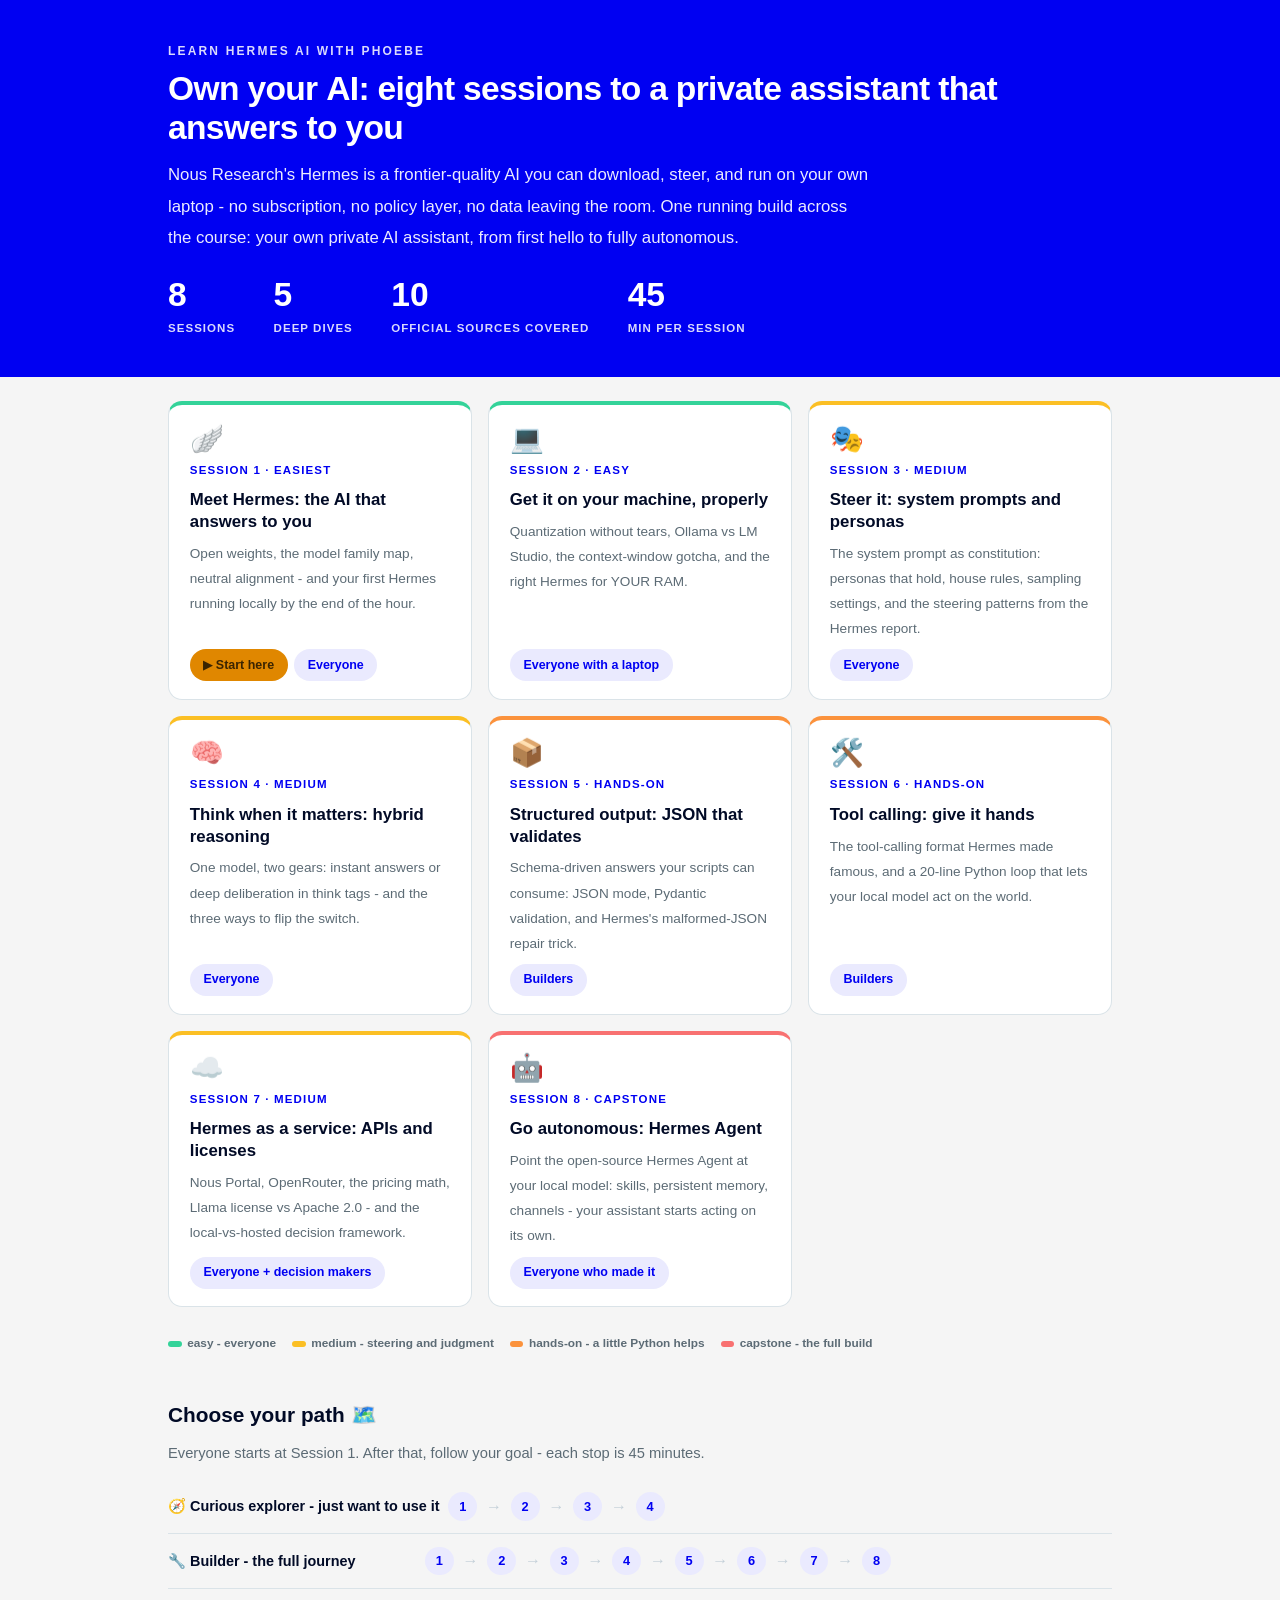
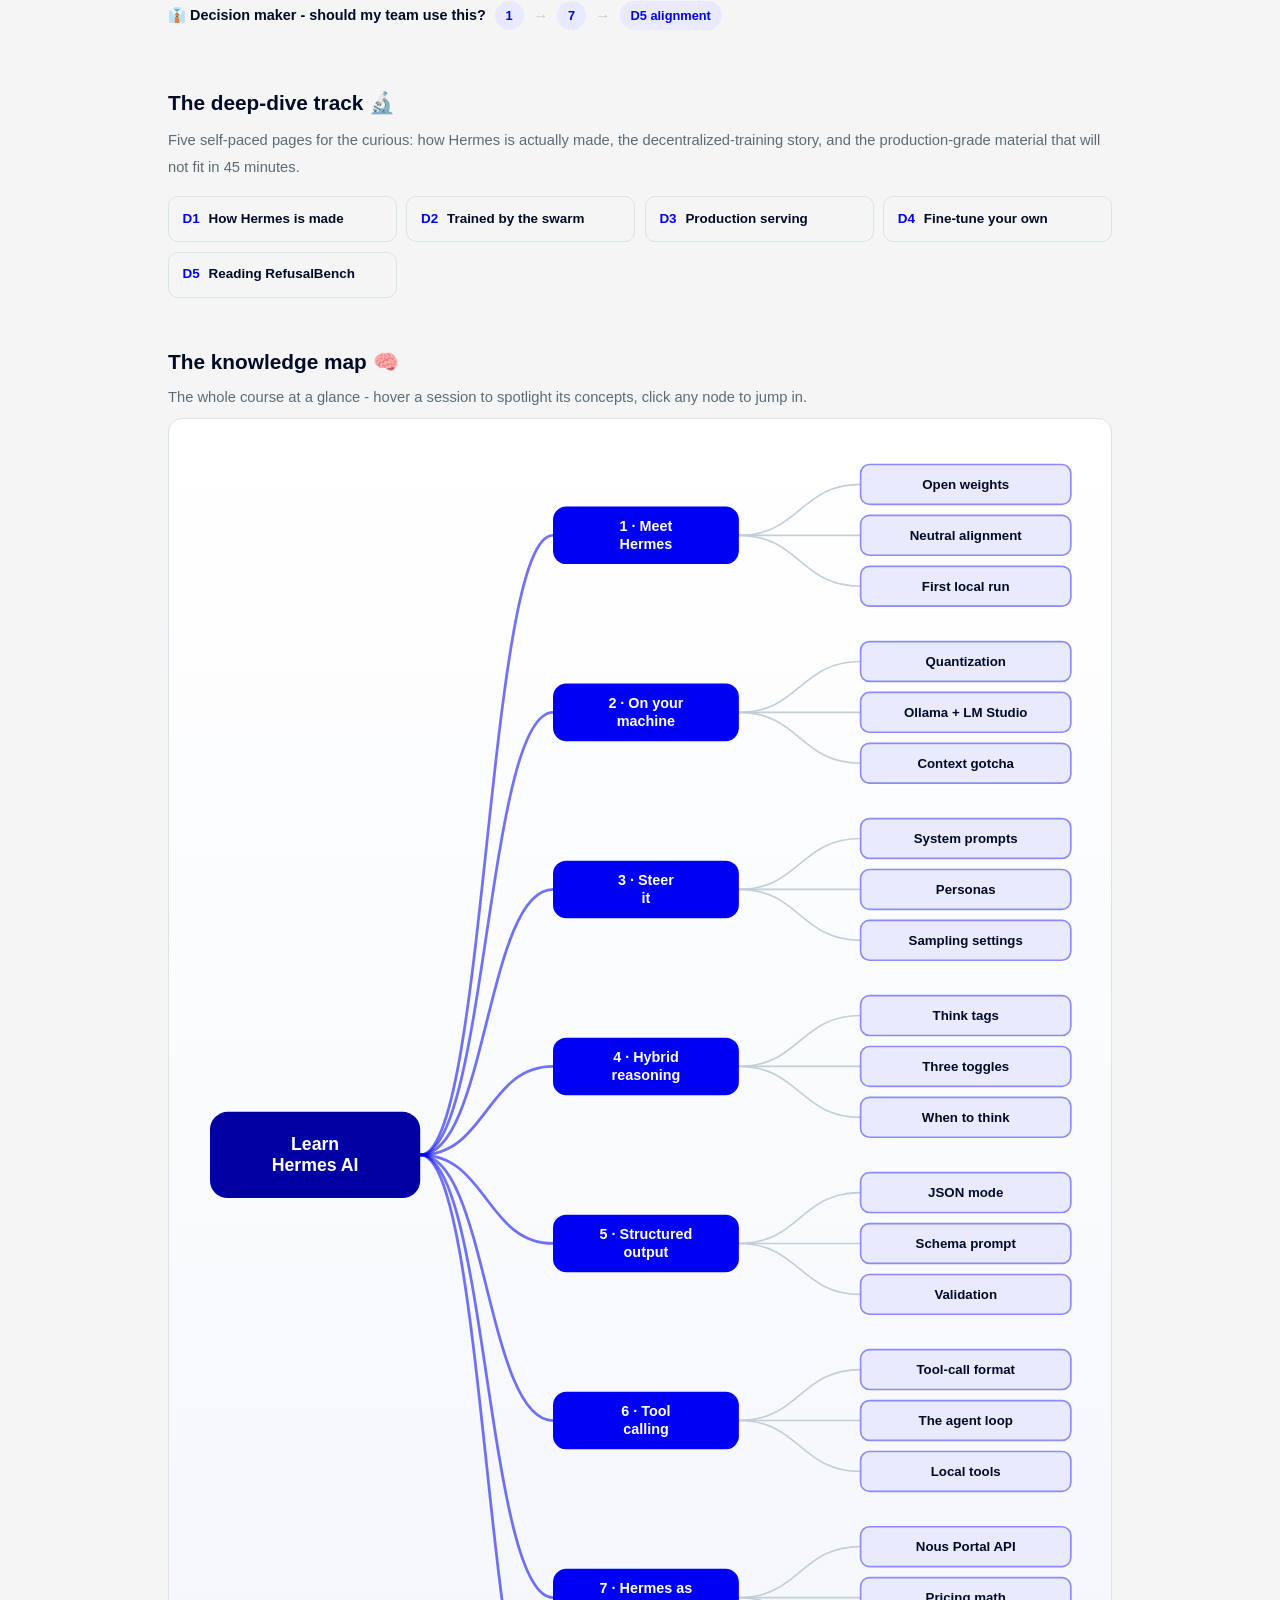
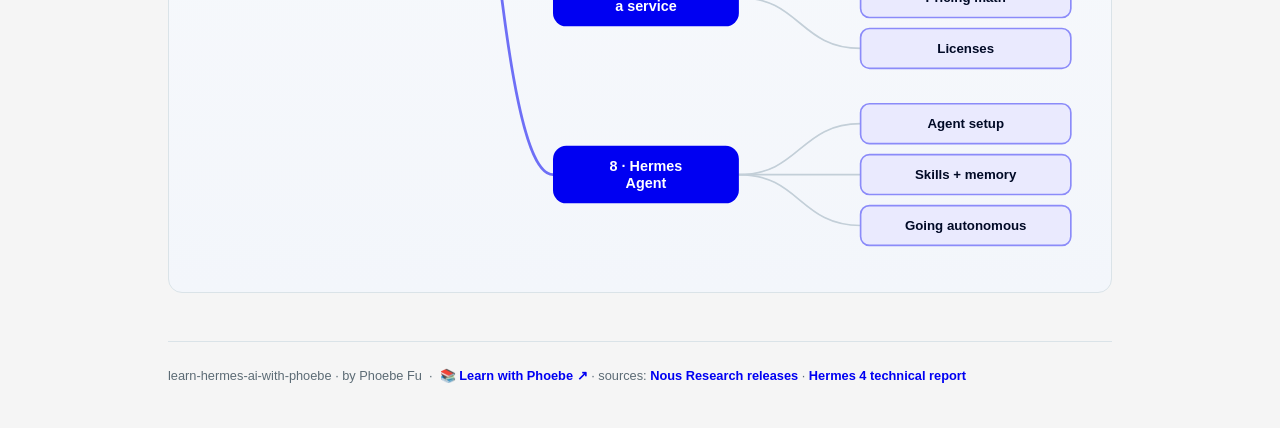
==== index.html @ f9dddbdb "Add Learn with Phoebe hub backlink to footers" ====
<!DOCTYPE html>
<html lang="en">
<head>
<meta charset="UTF-8">
<meta name="viewport" content="width=device-width, initial-scale=1.0">
<title>learn hermes ai with phoebe - own your AI in 8 sessions</title>
<link rel="stylesheet" href="assets/style.css?v=1">
<style>
  .stats-row { display: flex; gap: 2.4rem; margin-top: 1.5rem; flex-wrap: wrap; }
  .stat b { display: block; font-size: 2.1rem; font-weight: 800; line-height: 1.05; font-variant-numeric: tabular-nums; }
  .stat span { font-size: .72rem; opacity: .85; text-transform: uppercase; letter-spacing: .09em; font-weight: 600; }

  .course-grid { display: grid; grid-template-columns: repeat(auto-fit, minmax(17rem, 1fr)); gap: 1rem; margin-top: 1.5rem; }
  .course-card {
    border: 1px solid var(--hairline);
    border-top: 4px solid var(--diff, var(--indigo));
    border-radius: var(--radius);
    padding: 1.2rem 1.3rem 1.1rem;
    display: flex;
    flex-direction: column;
    gap: .5rem;
    text-decoration: none;
    color: var(--ink);
    background: #fff;
    transition: box-shadow .15s ease, border-color .15s ease, transform .15s ease;
    position: relative;
  }
  .course-card:hover { border-color: var(--indigo-soft); border-top-color: var(--diff, var(--indigo)); box-shadow: 0 8px 28px rgba(0,0,242,.10); transform: translateY(-3px); }
  .course-card .cicon { font-size: 1.7rem; line-height: 1; }
  .course-card .cnum { font-size: .72rem; font-weight: 700; color: var(--indigo); text-transform: uppercase; letter-spacing: .1em; }
  .course-card h3 { font-size: 1.05rem; font-weight: 800; line-height: 1.3; }
  .course-card p { font-size: .85rem; color: var(--muted); flex: 1; }
  .course-card .meta { display: flex; gap: .4rem; flex-wrap: wrap; }

  .diff-legend { display: flex; gap: 1rem; margin-top: 1.6rem; font-size: .74rem; color: var(--muted); font-weight: 600; flex-wrap: wrap; }
  .diff-legend i { display: inline-block; width: .85rem; height: .35rem; border-radius: 999px; margin-right: .35rem; vertical-align: middle; }

  .paths { margin-top: 2.6rem; }
  .paths h2 { font-size: 1.3rem; font-weight: 800; margin-bottom: .3rem; }
  .paths .plede { color: var(--muted); font-size: .92rem; margin-bottom: .8rem; }
  .path { display: flex; gap: .55rem; align-items: center; padding: .75rem 0; border-bottom: .5px solid var(--hairline); flex-wrap: wrap; }
  .path:last-child { border-bottom: none; }
  .path b { min-width: 15.5rem; font-size: .9rem; }
  .path .pstep { background: var(--indigo-50); color: var(--indigo); border-radius: 999px; padding: .16rem .68rem; font-weight: 700; font-size: .8rem; text-decoration: none; transition: all .12s ease; }
  .path .pstep:hover { background: var(--indigo); color: #fff; }
  .path .parr { color: var(--faint); font-weight: 700; }

  .dd-grid { display: grid; grid-template-columns: repeat(auto-fit, minmax(13rem, 1fr)); gap: .6rem; margin-top: .9rem; }
  .dd { border: 1px solid var(--hairline); border-radius: 10px; padding: .6rem .85rem; display: flex; gap: .55rem; align-items: baseline; text-decoration: none; color: var(--ink); font-weight: 600; font-size: .84rem; transition: all .12s ease; }
  .dd b { color: var(--indigo); font-variant-numeric: tabular-nums; }
  .dd:hover { border-color: var(--indigo); transform: translateY(-2px); }

  .mm-section { margin-top: 1.6rem; }
  .mm-section h2 { font-size: 1.3rem; font-weight: 800; margin-bottom: .2rem; }
  .mm-section .mm-lede { color: var(--muted); font-size: .92rem; margin-bottom: .4rem; }
  .mm-wrap { border: 1px solid var(--hairline); border-radius: var(--radius); background: linear-gradient(180deg,#fff, #F3F6FB); padding: .6rem; overflow-x: auto; }
  .mm-svg { width: 100%; height: auto; display: block; max-width: 60rem; margin: 0 auto; min-width: 34rem; }
  .mm-link { cursor: pointer; text-decoration: none; }
  .mm-node rect { transition: opacity .15s ease, filter .15s ease; }
  .mm-node text { pointer-events: none; }
  .mm-link:hover .mm-node rect { filter: brightness(1.06); }
  .mm-edge { transition: opacity .15s ease; }
</style>
</head>
<body>

<header class="masthead">
  <div class="wrap">
    <div class="eyebrow">Learn Hermes AI with Phoebe</div>
    <h1>Own your AI: eight sessions to a private assistant that answers to you</h1>
    <p class="sub">Nous Research's Hermes is a frontier-quality AI you can download, steer, and run on your own laptop - no subscription, no policy layer, no data leaving the room. One running build across the course: your own private AI assistant, from first hello to fully autonomous.</p>
    <div class="stats-row">
      <div class="stat"><b data-count="8">8</b><span>sessions</span></div>
      <div class="stat"><b data-count="5">5</b><span>deep dives</span></div>
      <div class="stat"><b data-count="10">10</b><span>official sources covered</span></div>
      <div class="stat"><b data-count="45">45</b><span>min per session</span></div>
    </div>
  </div>
</header>

<main class="wrap">

  <section class="section">
    <div class="course-grid">
      <a class="course-card" href="courses/01-meet-hermes.html" style="--diff:#34D399">
        <span class="cicon">🪽</span>
        <span class="cnum">Session 1 · easiest</span>
        <h3>Meet Hermes: the AI that answers to you</h3>
        <p>Open weights, the model family map, neutral alignment - and your first Hermes running locally by the end of the hour.</p>
        <span class="meta"><span class="pill amber">▶ Start here</span><span class="pill light">Everyone</span></span>
      </a>
      <a class="course-card" href="courses/02-on-your-machine.html" style="--diff:#34D399">
        <span class="cicon">💻</span>
        <span class="cnum">Session 2 · easy</span>
        <h3>Get it on your machine, properly</h3>
        <p>Quantization without tears, Ollama vs LM Studio, the context-window gotcha, and the right Hermes for YOUR RAM.</p>
        <span class="meta"><span class="pill light">Everyone with a laptop</span></span>
      </a>
      <a class="course-card" href="courses/03-steer-it.html" style="--diff:#FBBF24">
        <span class="cicon">🎭</span>
        <span class="cnum">Session 3 · medium</span>
        <h3>Steer it: system prompts and personas</h3>
        <p>The system prompt as constitution: personas that hold, house rules, sampling settings, and the steering patterns from the Hermes report.</p>
        <span class="meta"><span class="pill light">Everyone</span></span>
      </a>
      <a class="course-card" href="courses/04-hybrid-reasoning.html" style="--diff:#FBBF24">
        <span class="cicon">🧠</span>
        <span class="cnum">Session 4 · medium</span>
        <h3>Think when it matters: hybrid reasoning</h3>
        <p>One model, two gears: instant answers or deep deliberation in think tags - and the three ways to flip the switch.</p>
        <span class="meta"><span class="pill light">Everyone</span></span>
      </a>
      <a class="course-card" href="courses/05-structured-output.html" style="--diff:#FB923C">
        <span class="cicon">📦</span>
        <span class="cnum">Session 5 · hands-on</span>
        <h3>Structured output: JSON that validates</h3>
        <p>Schema-driven answers your scripts can consume: JSON mode, Pydantic validation, and Hermes's malformed-JSON repair trick.</p>
        <span class="meta"><span class="pill light">Builders</span></span>
      </a>
      <a class="course-card" href="courses/06-tool-calling.html" style="--diff:#FB923C">
        <span class="cicon">🛠️</span>
        <span class="cnum">Session 6 · hands-on</span>
        <h3>Tool calling: give it hands</h3>
        <p>The tool-calling format Hermes made famous, and a 20-line Python loop that lets your local model act on the world.</p>
        <span class="meta"><span class="pill light">Builders</span></span>
      </a>
      <a class="course-card" href="courses/07-hermes-as-a-service.html" style="--diff:#FBBF24">
        <span class="cicon">☁️</span>
        <span class="cnum">Session 7 · medium</span>
        <h3>Hermes as a service: APIs and licenses</h3>
        <p>Nous Portal, OpenRouter, the pricing math, Llama license vs Apache 2.0 - and the local-vs-hosted decision framework.</p>
        <span class="meta"><span class="pill light">Everyone + decision makers</span></span>
      </a>
      <a class="course-card" href="courses/08-hermes-agent.html" style="--diff:#F87171">
        <span class="cicon">🤖</span>
        <span class="cnum">Session 8 · capstone</span>
        <h3>Go autonomous: Hermes Agent</h3>
        <p>Point the open-source Hermes Agent at your local model: skills, persistent memory, channels - your assistant starts acting on its own.</p>
        <span class="meta"><span class="pill light">Everyone who made it</span></span>
      </a>
    </div>
    <div class="diff-legend">
      <span><i style="background:#34D399"></i>easy - everyone</span>
      <span><i style="background:#FBBF24"></i>medium - steering and judgment</span>
      <span><i style="background:#FB923C"></i>hands-on - a little Python helps</span>
      <span><i style="background:#F87171"></i>capstone - the full build</span>
    </div>

    <div class="paths">
      <h2>Choose your path 🗺️</h2>
      <p class="plede">Everyone starts at Session 1. After that, follow your goal - each stop is 45 minutes.</p>
      <div class="path"><b>🧭 Curious explorer - just want to use it</b>
        <a class="pstep" href="courses/01-meet-hermes.html">1</a><span class="parr">→</span>
        <a class="pstep" href="courses/02-on-your-machine.html">2</a><span class="parr">→</span>
        <a class="pstep" href="courses/03-steer-it.html">3</a><span class="parr">→</span>
        <a class="pstep" href="courses/04-hybrid-reasoning.html">4</a>
      </div>
      <div class="path"><b>🔧 Builder - the full journey</b>
        <a class="pstep" href="courses/01-meet-hermes.html">1</a><span class="parr">→</span>
        <a class="pstep" href="courses/02-on-your-machine.html">2</a><span class="parr">→</span>
        <a class="pstep" href="courses/03-steer-it.html">3</a><span class="parr">→</span>
        <a class="pstep" href="courses/04-hybrid-reasoning.html">4</a><span class="parr">→</span>
        <a class="pstep" href="courses/05-structured-output.html">5</a><span class="parr">→</span>
        <a class="pstep" href="courses/06-tool-calling.html">6</a><span class="parr">→</span>
        <a class="pstep" href="courses/07-hermes-as-a-service.html">7</a><span class="parr">→</span>
        <a class="pstep" href="courses/08-hermes-agent.html">8</a>
      </div>
      <div class="path"><b>👔 Decision maker - should my team use this?</b>
        <a class="pstep" href="courses/01-meet-hermes.html">1</a><span class="parr">→</span>
        <a class="pstep" href="courses/07-hermes-as-a-service.html">7</a><span class="parr">→</span>
        <a class="pstep" href="courses/95-reading-refusalbench.html">D5 alignment</a>
      </div>
    </div>

    <div class="paths">
      <h2>The deep-dive track 🔬</h2>
      <p class="plede">Five self-paced pages for the curious: how Hermes is actually made, the decentralized-training story, and the production-grade material that will not fit in 45 minutes.</p>
      <div class="dd-grid">
        <a class="dd" href="courses/91-how-hermes-is-made.html"><b>D1</b>How Hermes is made</a>
        <a class="dd" href="courses/92-trained-by-the-swarm.html"><b>D2</b>Trained by the swarm</a>
        <a class="dd" href="courses/93-production-serving.html"><b>D3</b>Production serving</a>
        <a class="dd" href="courses/94-fine-tune-your-own.html"><b>D4</b>Fine-tune your own</a>
        <a class="dd" href="courses/95-reading-refusalbench.html"><b>D5</b>Reading RefusalBench</a>
      </div>
    </div>
  </section>

  <section class="section mm-section">
    <h2>The knowledge map 🧠</h2>
    <p class="mm-lede">The whole course at a glance - hover a session to spotlight its concepts, click any node to jump in.</p>
    <div class="mm-wrap"><div id="mindmap"></div></div>
  </section>

  <footer class="pagefoot">
    <span>learn-hermes-ai-with-phoebe · by Phoebe Fu &nbsp;·&nbsp; 📚 <a href="https://phoebefu6.github.io/learn-with-phoebe/">Learn with Phoebe ↗</a> · sources: <a href="https://nousresearch.com/releases">Nous Research releases</a> · <a href="https://arxiv.org/abs/2508.18255">Hermes 4 technical report</a></span>
  </footer>
</main>

<script>
window.MINDMAP_DATA = {
  title: "Learn\nHermes AI",
  centerColor: "#0000A3",
  sessions: [
    { label: "Meet\nHermes", href: "courses/01-meet-hermes.html", color: "#34D399",
      concepts: [
        { label: "Open weights", href: "courses/01-meet-hermes.html" },
        { label: "Neutral alignment", href: "courses/01-meet-hermes.html" },
        { label: "First local run", href: "courses/01-meet-hermes.html" } ] },
    { label: "On your\nmachine", href: "courses/02-on-your-machine.html", color: "#34D399",
      concepts: [
        { label: "Quantization", href: "courses/02-on-your-machine.html" },
        { label: "Ollama + LM Studio", href: "courses/02-on-your-machine.html" },
        { label: "Context gotcha", href: "courses/02-on-your-machine.html" } ] },
    { label: "Steer\nit", href: "courses/03-steer-it.html", color: "#FBBF24",
      concepts: [
        { label: "System prompts", href: "courses/03-steer-it.html" },
        { label: "Personas", href: "courses/03-steer-it.html" },
        { label: "Sampling settings", href: "courses/03-steer-it.html" } ] },
    { label: "Hybrid\nreasoning", href: "courses/04-hybrid-reasoning.html", color: "#FBBF24",
      concepts: [
        { label: "Think tags", href: "courses/04-hybrid-reasoning.html" },
        { label: "Three toggles", href: "courses/04-hybrid-reasoning.html" },
        { label: "When to think", href: "courses/04-hybrid-reasoning.html" } ] },
    { label: "Structured\noutput", href: "courses/05-structured-output.html", color: "#FB923C",
      concepts: [
        { label: "JSON mode", href: "courses/05-structured-output.html" },
        { label: "Schema prompt", href: "courses/05-structured-output.html" },
        { label: "Validation", href: "courses/05-structured-output.html" } ] },
    { label: "Tool\ncalling", href: "courses/06-tool-calling.html", color: "#FB923C",
      concepts: [
        { label: "Tool-call format", href: "courses/06-tool-calling.html" },
        { label: "The agent loop", href: "courses/06-tool-calling.html" },
        { label: "Local tools", href: "courses/06-tool-calling.html" } ] },
    { label: "Hermes as\na service", href: "courses/07-hermes-as-a-service.html", color: "#FBBF24",
      concepts: [
        { label: "Nous Portal API", href: "courses/07-hermes-as-a-service.html" },
        { label: "Pricing math", href: "courses/07-hermes-as-a-service.html" },
        { label: "Licenses", href: "courses/07-hermes-as-a-service.html" } ] },
    { label: "Hermes\nAgent", href: "courses/08-hermes-agent.html", color: "#F87171",
      concepts: [
        { label: "Agent setup", href: "courses/08-hermes-agent.html" },
        { label: "Skills + memory", href: "courses/08-hermes-agent.html" },
        { label: "Going autonomous", href: "courses/08-hermes-agent.html" } ] }
  ]
};
</script>
<script src="assets/mindmap.js?v=1"></script>
<script src="assets/app.js?v=1"></script>
</body>
</html>
---- assets/style.css ----
/* learn-hermes-ai-with-phoebe - editorial bold design system
   Accent: electric #0000F2 · Ink: #010A26 · Flagship: amber #E08700 */

:root {
  --indigo: #0000F2;
  --indigo-deep: #0000A3;
  --indigo-mid: #3430F7;
  --indigo-soft: #8B8BF9;
  --indigo-50: #EAEAFE;
  --ink: #010A26;
  --muted: #5C6B75;
  --faint: #C3CFD8;
  --hairline: #DAE3E8;
  --amber: #E08700;
  --amber-ink: #3A2400;
  --amber-50: #FFF7E6;
  --paper: #F5F5F5;
  --code-bg: #010A26;
  --code-ink: #DCE4F0;
  --radius: 14px;
}

* { margin: 0; padding: 0; box-sizing: border-box; }

html { font-size: 16px; scroll-behavior: smooth; }
html.zoom-125 { font-size: 20px; }
html.zoom-150 { font-size: 24px; }

body {
  font-family: "Inter", -apple-system, BlinkMacSystemFont, "Segoe UI", Roboto, sans-serif;
  background: var(--paper);
  color: var(--ink);
  line-height: 1.85;
  font-feature-settings: "tnum";
}

.wrap { max-width: 62rem; margin: 0 auto; padding: 0 1.5rem; }

/* ---------- header band ---------- */
.masthead {
  background: var(--indigo);
  color: #fff;
  padding: 2.5rem 0 2.25rem;
}
.masthead .eyebrow {
  font-size: .75rem;
  letter-spacing: .18em;
  text-transform: uppercase;
  opacity: .85;
  font-weight: 600;
}
.masthead h1 {
  font-size: 2.1rem;
  line-height: 1.15;
  font-weight: 800;
  margin: .5rem 0 .75rem;
  letter-spacing: -.02em;
}
.masthead h1 .accent { color: inherit; }
.masthead .sub { font-size: 1.05rem; opacity: .92; max-width: 44rem; }

.chip-row { display: flex; flex-wrap: wrap; gap: .5rem; margin-top: 1.1rem; }
.chip {
  display: inline-flex;
  align-items: center;
  gap: .35rem;
  border-radius: 999px;
  padding: .25rem .8rem;
  font-size: .78rem;
  font-weight: 600;
  white-space: nowrap;
}
.chip.level { background: #fff; color: var(--indigo); }
.chip.audience { background: rgba(255,255,255,.16); color: #fff; border: 1px solid rgba(255,255,255,.35); }
.chip.time { background: var(--ink); color: #fff; font-variant-numeric: tabular-nums; }

/* ---------- agenda bar ---------- */
.agenda {
  display: flex;
  border-radius: 999px;
  overflow: hidden;
  margin: 1.4rem 0 0;
  font-size: .72rem;
  font-weight: 600;
  text-align: center;
  color: #fff;
}
.agenda span { padding: .45rem .3rem; white-space: nowrap; overflow: hidden; text-overflow: ellipsis; }
.agenda .a1 { background: var(--indigo-deep); }
.agenda .a2 { background: var(--indigo-mid); }
.agenda .a3 { background: var(--amber); color: var(--amber-ink); }
.agenda .a4 { background: var(--indigo-soft); }

/* ---------- toolbar ---------- */
.toolbar {
  position: sticky;
  top: 0;
  z-index: 40;
  background: rgba(255,255,255,.94);
  backdrop-filter: blur(6px);
  border-bottom: 1px solid var(--hairline);
  padding: .55rem 0;
}
.toolbar .wrap { display: flex; align-items: center; gap: .6rem; }
.toolbar .crumb { font-size: .8rem; color: var(--muted); font-weight: 600; margin-right: auto; }
.toolbar .crumb a { color: var(--indigo); text-decoration: none; }
.btn {
  border: 1px solid var(--hairline);
  background: #fff;
  color: var(--ink);
  border-radius: 999px;
  padding: .35rem .9rem;
  font-size: .78rem;
  font-weight: 600;
  cursor: pointer;
  font-family: inherit;
  transition: all .15s ease;
}
.btn:hover { border-color: var(--indigo); color: var(--indigo); }
.btn.primary { background: var(--indigo); border-color: var(--indigo); color: #fff; }
.btn.primary:hover { background: var(--indigo-deep); }

/* ---------- sections ---------- */
main { padding: 2.5rem 0 4rem; }

.section { margin-bottom: 2.8rem; }
.section-kicker { margin-bottom: 1rem; }
.section-kicker .klabel {
  display: block;
  font-size: .72rem;
  text-transform: uppercase;
  letter-spacing: .1em;
  color: var(--indigo);
  font-weight: 700;
  margin-bottom: .35rem;
}
.section-kicker h2 {
  font-size: 1.45rem;
  font-weight: 800;
  letter-spacing: -.01em;
  display: flex;
  align-items: center;
  gap: .7rem;
  flex-wrap: wrap;
}
.section-kicker .tag {
  border-radius: 999px;
  padding: .18rem .7rem;
  font-size: .7rem;
  font-weight: 700;
  text-transform: uppercase;
  letter-spacing: .08em;
}
.tag.concept { background: var(--indigo-50); color: var(--indigo); }
.tag.demo { background: var(--amber-50); color: var(--amber-ink); }
.tag.exercise { background: var(--ink); color: #fff; }

.lede { color: var(--muted); max-width: 46rem; margin-bottom: 1.4rem; line-height: 1.8; }

/* live vs self-study markers on cards */
.mode {
  font-size: .64rem;
  font-weight: 700;
  text-transform: uppercase;
  letter-spacing: .07em;
  padding: .14rem .6rem;
  border-radius: 999px;
  flex: none;
}
.mode.live { background: var(--indigo); color: #fff; }
.mode.self { background: #fff; color: var(--muted); border: 1px solid var(--hairline); }

/* ---------- accordions ---------- */
details.card {
  border: 1px solid var(--hairline);
  border-radius: var(--radius);
  margin-bottom: .8rem;
  overflow: hidden;
  background: #fff;
}
details.card[open] { border-color: var(--indigo-soft); box-shadow: 0 8px 28px rgba(0,0,242,.08); }
details.card summary {
  list-style: none;
  cursor: pointer;
  padding: 1rem 1.25rem;
  display: flex;
  align-items: center;
  gap: .75rem;
  font-weight: 700;
  font-size: 1.02rem;
  user-select: none;
}
details.card summary::-webkit-details-marker { display: none; }
details.card summary .dot {
  width: .6rem; height: .6rem;
  border-radius: 999px;
  background: var(--indigo);
  flex: none;
}
details.card summary .mini { margin-left: auto; font-size: .72rem; color: var(--muted); font-weight: 600; white-space: nowrap; }
details.card summary .caret { transition: transform .2s ease; color: var(--indigo); font-size: .8rem; }
details.card[open] summary .caret { transform: rotate(90deg); }
details.card .body { padding: 0 1.25rem 1.4rem; border-top: 1px solid var(--hairline); padding-top: 1.15rem; }
details.card .body p { margin-bottom: 1.05rem; max-width: 48rem; }
details.card .body p:last-child { margin-bottom: 0; }
details.card .body ul, details.card .body ol { margin: 0 0 1.1rem 1.2rem; max-width: 47rem; }
details.card .body li { margin-bottom: .65rem; }
details.card .body h4 { font-size: .95rem; font-weight: 700; margin: 1.1rem 0 .45rem; }
details.card .body h4:first-child { margin-top: 0; }

/* ---------- pills & legends ---------- */
.legend { display: flex; flex-wrap: wrap; gap: .5rem; margin: 0 0 1.2rem; }
.pill {
  display: inline-flex;
  align-items: center;
  gap: .4rem;
  border-radius: 999px;
  padding: .28rem .85rem;
  font-size: .78rem;
  font-weight: 600;
}
.pill.solid { background: var(--indigo); color: #fff; }
.pill.light { background: var(--indigo-50); color: var(--indigo); }
.pill.inkpill { background: var(--ink); color: #fff; }
.pill.amber, .pill.peach { background: var(--amber); color: var(--amber-ink); }
.pill.bare { color: var(--faint); }

/* ---------- 4D grid ---------- */
.grid-2 { display: grid; grid-template-columns: repeat(auto-fit, minmax(15rem, 1fr)); gap: .8rem; margin: .5rem 0 1rem; }
.d-card {
  border: 1px solid var(--hairline);
  border-left: 4px solid var(--indigo);
  border-radius: 10px;
  padding: 1rem 1.1rem;
}
.d-card h4 { font-size: .95rem; margin-bottom: .3rem; }
.d-card h4 .lead-letter { color: var(--indigo); }
.d-card p { font-size: .86rem; color: var(--muted); margin: 0; }

/* ---------- tables ---------- */
table.clean { width: 100%; border-collapse: collapse; font-size: .9rem; margin: .4rem 0 1rem; }
table.clean th {
  text-align: left;
  font-size: .72rem;
  text-transform: uppercase;
  letter-spacing: .08em;
  color: var(--muted);
  padding: .5rem .6rem;
  border-bottom: 2px solid var(--ink);
}
table.clean td { padding: .7rem .6rem; border-bottom: .5px solid var(--hairline); vertical-align: top; line-height: 1.7; }
table.clean td:first-child { font-weight: 600; }

/* ---------- prompt boxes ---------- */
.prompt-box {
  position: relative;
  background: var(--code-bg);
  color: var(--code-ink);
  border-radius: var(--radius);
  padding: 1.1rem 1.2rem;
  margin: 1rem 0 1.2rem;
  font-family: "SF Mono", ui-monospace, Menlo, Consolas, monospace;
  font-size: .84rem;
  line-height: 1.65;
  white-space: pre-wrap;
  word-break: break-word;
}
.prompt-box .label {
  position: absolute;
  top: -0.7rem;
  left: 1rem;
  background: var(--indigo);
  color: #fff;
  font-family: "Inter", -apple-system, sans-serif;
  font-size: .68rem;
  font-weight: 700;
  letter-spacing: .06em;
  text-transform: uppercase;
  border-radius: 999px;
  padding: .15rem .7rem;
}
.prompt-box.bad .label { background: var(--faint); color: var(--ink); }
.prompt-box.good .label { background: var(--amber); color: var(--amber-ink); }
.copy-btn {
  position: absolute;
  top: .7rem;
  right: .7rem;
  background: rgba(255,255,255,.1);
  border: 1px solid rgba(255,255,255,.25);
  color: #fff;
  border-radius: 999px;
  padding: .25rem .8rem;
  font-size: .72rem;
  font-weight: 600;
  cursor: pointer;
  font-family: "Inter", -apple-system, sans-serif;
  transition: background .15s ease;
}
.copy-btn:hover { background: rgba(255,255,255,.22); }
.copy-btn.copied { background: var(--amber); border-color: var(--amber); color: var(--amber-ink); }

/* ---------- demo steps ---------- */
.steps { counter-reset: step; margin: .6rem 0 1rem; }
.step {
  display: flex;
  gap: .9rem;
  padding: .85rem 0;
  border-bottom: .5px solid var(--hairline);
}
.step:last-child { border-bottom: none; }
.step::before {
  counter-increment: step;
  content: counter(step);
  flex: none;
  width: 1.7rem; height: 1.7rem;
  border-radius: 999px;
  background: var(--indigo-50);
  color: var(--indigo);
  font-weight: 700;
  font-size: .85rem;
  display: inline-flex;
  align-items: center;
  justify-content: center;
  margin-top: .1rem;
}
.step p { margin: 0; }

/* ---------- callouts ---------- */
.callout {
  border-radius: var(--radius);
  padding: 1rem 1.2rem;
  margin: 1rem 0;
  font-size: .92rem;
}
.callout.tip { background: var(--indigo-50); border-left: 4px solid var(--indigo); }
.callout.win { background: var(--amber-50); border-left: 4px solid var(--amber); }
.callout strong:first-child { display: block; margin-bottom: .2rem; }

.callout.example {
  background: #FFFFFF;
  border: 1px solid var(--hairline);
  border-left: 4px solid var(--amber);
  font-size: .9rem;
}
.callout.example .ex-pill {
  display: inline-block;
  background: var(--amber);
  color: var(--amber-ink);
  border-radius: 999px;
  padding: .15rem .7rem;
  font-size: .68rem;
  font-weight: 700;
  text-transform: uppercase;
  letter-spacing: .06em;
  margin-bottom: .5rem;
}
.callout.example p { margin: 0 0 .75rem; max-width: 47rem; }
.callout.example p:last-child { margin-bottom: 0; }
.callout.example ul { margin: 0 0 0 1.1rem; max-width: 46rem; }
.callout.example li { margin-bottom: .6rem; }
.callout.example li:last-child { margin-bottom: 0; }

/* ---------- zoomable figures ---------- */
figure.zoomable {
  border: 1px solid var(--hairline);
  border-radius: var(--radius);
  padding: 1.2rem;
  margin: 1rem 0 1.4rem;
  cursor: zoom-in;
  transition: box-shadow .15s ease;
  background: #fff;
}
figure.zoomable:hover { box-shadow: 0 8px 28px rgba(0,0,242,.12); }
figure.zoomable svg, figure.zoomable img { width: 100%; height: auto; display: block; }
figure.zoomable figcaption {
  margin-top: .6rem;
  font-size: .76rem;
  color: var(--muted);
  font-weight: 600;
  display: flex;
  align-items: center;
  gap: .4rem;
}

.lightbox {
  position: fixed;
  inset: 0;
  z-index: 100;
  background: rgba(1,10,38,.9);
  display: none;
  align-items: center;
  justify-content: center;
  padding: 3vh 3vw;
  cursor: zoom-out;
}
.lightbox.open { display: flex; }
.lightbox .inner {
  background: #fff;
  border-radius: var(--radius);
  padding: 2rem;
  max-width: 94vw;
  max-height: 92vh;
  overflow: auto;
}
.lightbox .inner svg, .lightbox .inner img { width: min(88vw, 70rem); height: auto; }
.lightbox .close-hint {
  position: fixed;
  top: 1rem; right: 1.4rem;
  color: #fff;
  font-size: .8rem;
  font-weight: 600;
  opacity: .8;
}

/* ---------- courses covered ---------- */
.covered { border: 1px solid var(--hairline); border-radius: var(--radius); overflow: hidden; }
.covered-row {
  display: flex;
  align-items: baseline;
  gap: .8rem;
  padding: .75rem 1.1rem;
  border-bottom: .5px solid var(--hairline);
  font-size: .9rem;
}
.covered-row:last-child { border-bottom: none; }
.covered-row .status { flex: none; }
.covered-row .name { font-weight: 600; }
.covered-row .note { margin-left: auto; color: var(--muted); font-size: .78rem; text-align: right; }

/* ---------- cheat sheet footer ---------- */
.cheat {
  background: var(--ink);
  color: #fff;
  border-radius: var(--radius);
  padding: 1.6rem 1.6rem 1.3rem;
  margin-top: 3rem;
}
.cheat h3 { font-size: 1.1rem; margin-bottom: 1rem; }
.cheat h3 span { color: var(--indigo-soft); }
.cheat .grid-2 { gap: 1rem; }
.cheat .cheat-item { border-left: 3px solid var(--indigo-mid); padding-left: .8rem; }
.cheat .cheat-item b { display: block; font-size: .85rem; color: var(--indigo-soft); }
.cheat .cheat-item span { font-size: .82rem; opacity: .85; }

footer.pagefoot {
  border-top: 1px solid var(--hairline);
  margin-top: 3rem;
  padding: 1.4rem 0 2.5rem;
  font-size: .8rem;
  color: var(--muted);
  display: flex;
  justify-content: space-between;
  flex-wrap: wrap;
  gap: .8rem;
}
footer.pagefoot a { color: var(--indigo); text-decoration: none; font-weight: 600; }

/* ---------- wayfinding: reading progress + section dots + part numbers ---------- */

#progress-bar {
  position: fixed;
  top: 0; left: 0;
  height: 3px;
  width: 0;
  background: linear-gradient(90deg, var(--indigo), var(--amber));
  z-index: 90;
}

.pagenav {
  position: fixed;
  right: 1.1rem;
  top: 50%;
  transform: translateY(-50%);
  z-index: 50;
  display: flex;
  flex-direction: column;
  gap: .55rem;
}
.pagenav a {
  width: .68rem; height: .68rem;
  border-radius: 999px;
  background: #fff;
  border: 2px solid var(--faint);
  display: block;
  position: relative;
  transition: all .15s ease;
}
.pagenav a:hover { border-color: var(--indigo); transform: scale(1.3); }
.pagenav a.active { background: var(--indigo); border-color: var(--indigo); }
.pagenav a .nlabel {
  position: absolute;
  right: 1.4rem;
  top: 50%;
  transform: translateY(-50%);
  background: var(--ink);
  color: #fff;
  font-size: .7rem;
  font-weight: 600;
  padding: .22rem .65rem;
  border-radius: 6px;
  white-space: nowrap;
  opacity: 0;
  pointer-events: none;
  transition: opacity .15s ease;
}
.pagenav a:hover .nlabel { opacity: 1; }
@media (max-width: 74rem) { .pagenav { display: none; } }

main { counter-reset: partnum -1; }
.section .section-kicker { position: relative; }
.section .section-kicker::before {
  counter-increment: partnum;
  content: counter(partnum, decimal-leading-zero);
  position: absolute;
  right: 0;
  top: -1.2rem;
  font-size: 4.4rem;
  font-weight: 800;
  color: var(--indigo-50);
  line-height: 1;
  font-variant-numeric: tabular-nums;
  pointer-events: none;
  z-index: 0;
}
.section .section-kicker > * { position: relative; z-index: 1; }

details.card summary { transition: background .15s ease; }
details.card summary:hover { background: #F0F1FA; }

/* ---------- journey strip: you are here in the series ---------- */
.journey {
  display: flex;
  align-items: center;
  gap: .45rem;
  margin-top: 1.1rem;
  flex-wrap: wrap;
}
.journey .jlabel { font-size: .7rem; font-weight: 700; text-transform: uppercase; letter-spacing: .09em; opacity: .8; margin-right: .3rem; }
.journey a {
  width: 1.7rem; height: 1.7rem;
  border-radius: 999px;
  display: inline-flex;
  align-items: center;
  justify-content: center;
  font-size: .8rem;
  font-weight: 700;
  text-decoration: none;
  color: #fff;
  border: 1.5px solid rgba(255,255,255,.45);
  transition: all .15s ease;
  font-variant-numeric: tabular-nums;
}
.journey a:hover { border-color: #fff; transform: scale(1.12); }
.journey a.here { background: #fff; color: var(--indigo); border-color: #fff; }
.journey a.dd-chip { width: auto; border-radius: 999px; padding: 0 .7rem; font-size: .72rem; }

/* ---------- check-yourself quiz ---------- */
.quiz-q {
  border: 1px solid var(--hairline);
  border-radius: var(--radius);
  padding: 1.1rem 1.25rem 1rem;
  margin-bottom: .9rem;
  background: #fff;
}
.quiz-q .qtext { font-weight: 700; margin-bottom: .7rem; }
.quiz-q .qopt {
  display: block;
  width: 100%;
  text-align: left;
  background: #fff;
  border: 1px solid var(--hairline);
  border-radius: 10px;
  padding: .6rem .9rem;
  margin-bottom: .5rem;
  font-size: .9rem;
  font-family: inherit;
  color: var(--ink);
  cursor: pointer;
  transition: all .15s ease;
}
.quiz-q .qopt:hover { border-color: var(--indigo); background: var(--indigo-50); }
.quiz-q .qopt.correct { background: var(--indigo); border-color: var(--indigo); color: #fff; font-weight: 600; }
.quiz-q .qopt.correct::after { content: "  ✓"; }
.quiz-q .qopt.wrong { background: #FEF2F2; border-color: #FCA5A5; color: #991B1B; animation: qshake .3s ease; }
.quiz-q .qopt.wrong::after { content: "  ✗ try again"; font-size: .78rem; }
.quiz-q .qopt:disabled { cursor: default; }
.quiz-q .qwhy {
  display: none;
  background: var(--amber-50);
  border-left: 4px solid var(--amber);
  border-radius: 8px;
  padding: .6rem .9rem;
  font-size: .86rem;
  margin-top: .3rem;
}
.quiz-q.answered .qwhy { display: block; }
@keyframes qshake {
  0%, 100% { transform: translateX(0); }
  25% { transform: translateX(-5px); }
  75% { transform: translateX(5px); }
}
.quiz-score { font-weight: 700; color: var(--indigo); margin-top: .4rem; }

@media (prefers-reduced-motion: reduce) {
  .quiz-q .qopt.wrong { animation: none; }
  .journey a:hover { transform: none; }
}

/* ---------- micro-interactions (react-bits inspired, vanilla) ---------- */

/* BlurText: staggered word reveal on the masthead headline */
.masthead h1 .bw {
  display: inline-block;
  opacity: 0;
  filter: blur(8px);
  transform: translateY(.35em);
  animation: bw-in .7s cubic-bezier(.22,.9,.35,1) forwards;
  animation-delay: var(--bw-delay, 0s);
}
@keyframes bw-in {
  to { opacity: 1; filter: blur(0); transform: translateY(0); }
}

/* SpotlightCard: cursor-following highlight on accordion cards */
details.card { position: relative; }
details.card::after {
  content: "";
  position: absolute;
  inset: 0;
  pointer-events: none;
  opacity: 0;
  transition: opacity .3s ease;
  background: radial-gradient(320px circle at var(--mx, 50%) var(--my, 50%), rgba(0,0,242,.09), transparent 65%);
}
details.card:hover::after { opacity: 1; }

/* ScrollReveal: sections rise in as they enter the viewport */
.js-reveal .section {
  opacity: 0;
  transform: translateY(16px);
  transition: opacity .6s ease, transform .6s cubic-bezier(.22,.9,.35,1);
}
.js-reveal .section.revealed { opacity: 1; transform: none; }

@media (prefers-reduced-motion: reduce) {
  .masthead h1 .bw { animation: none; opacity: 1; filter: none; transform: none; }
  details.card::after { display: none; }
  .js-reveal .section { opacity: 1; transform: none; transition: none; }
}

@media (max-width: 40rem) {
  .masthead h1 { font-size: 1.6rem; }
  .agenda span { font-size: .6rem; }
  .toolbar .crumb { display: none; }
}

@media print {
  .toolbar, .copy-btn { display: none; }
  details.card { border: 1px solid #ccc; }
}
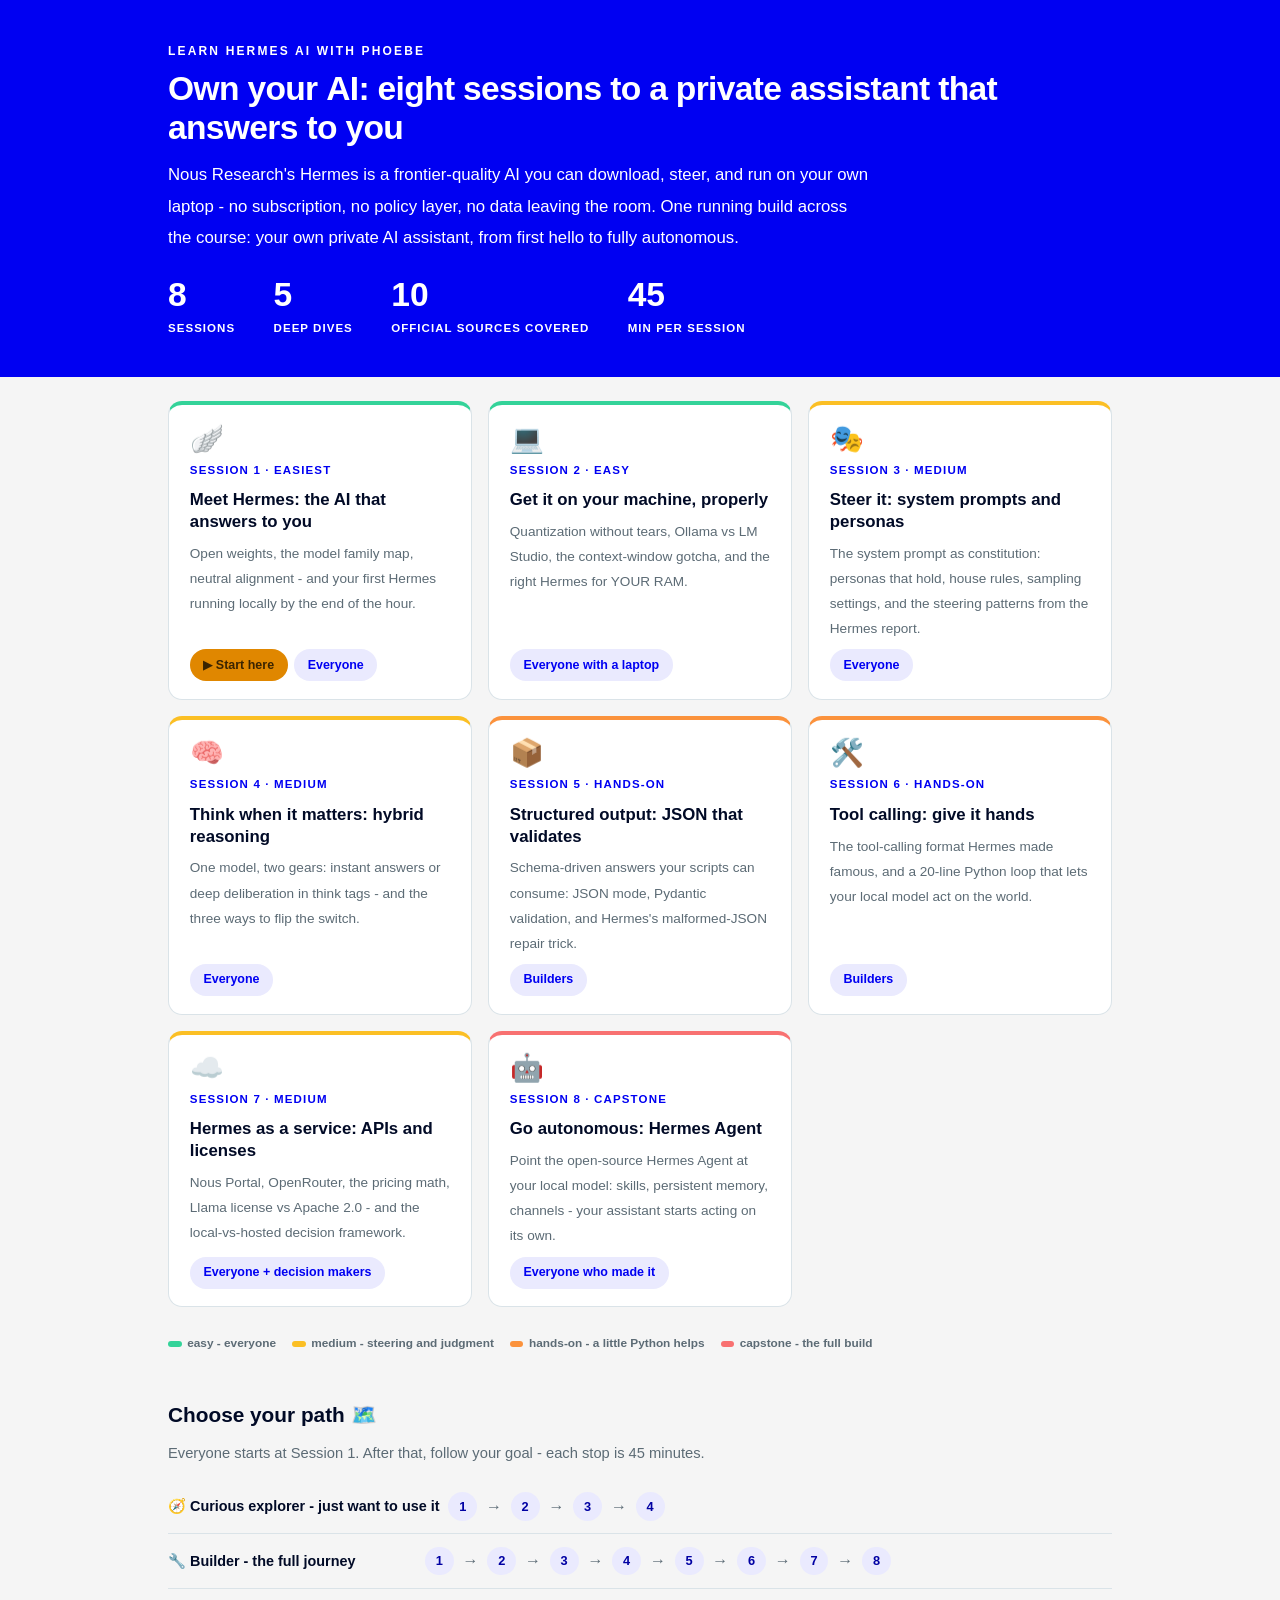
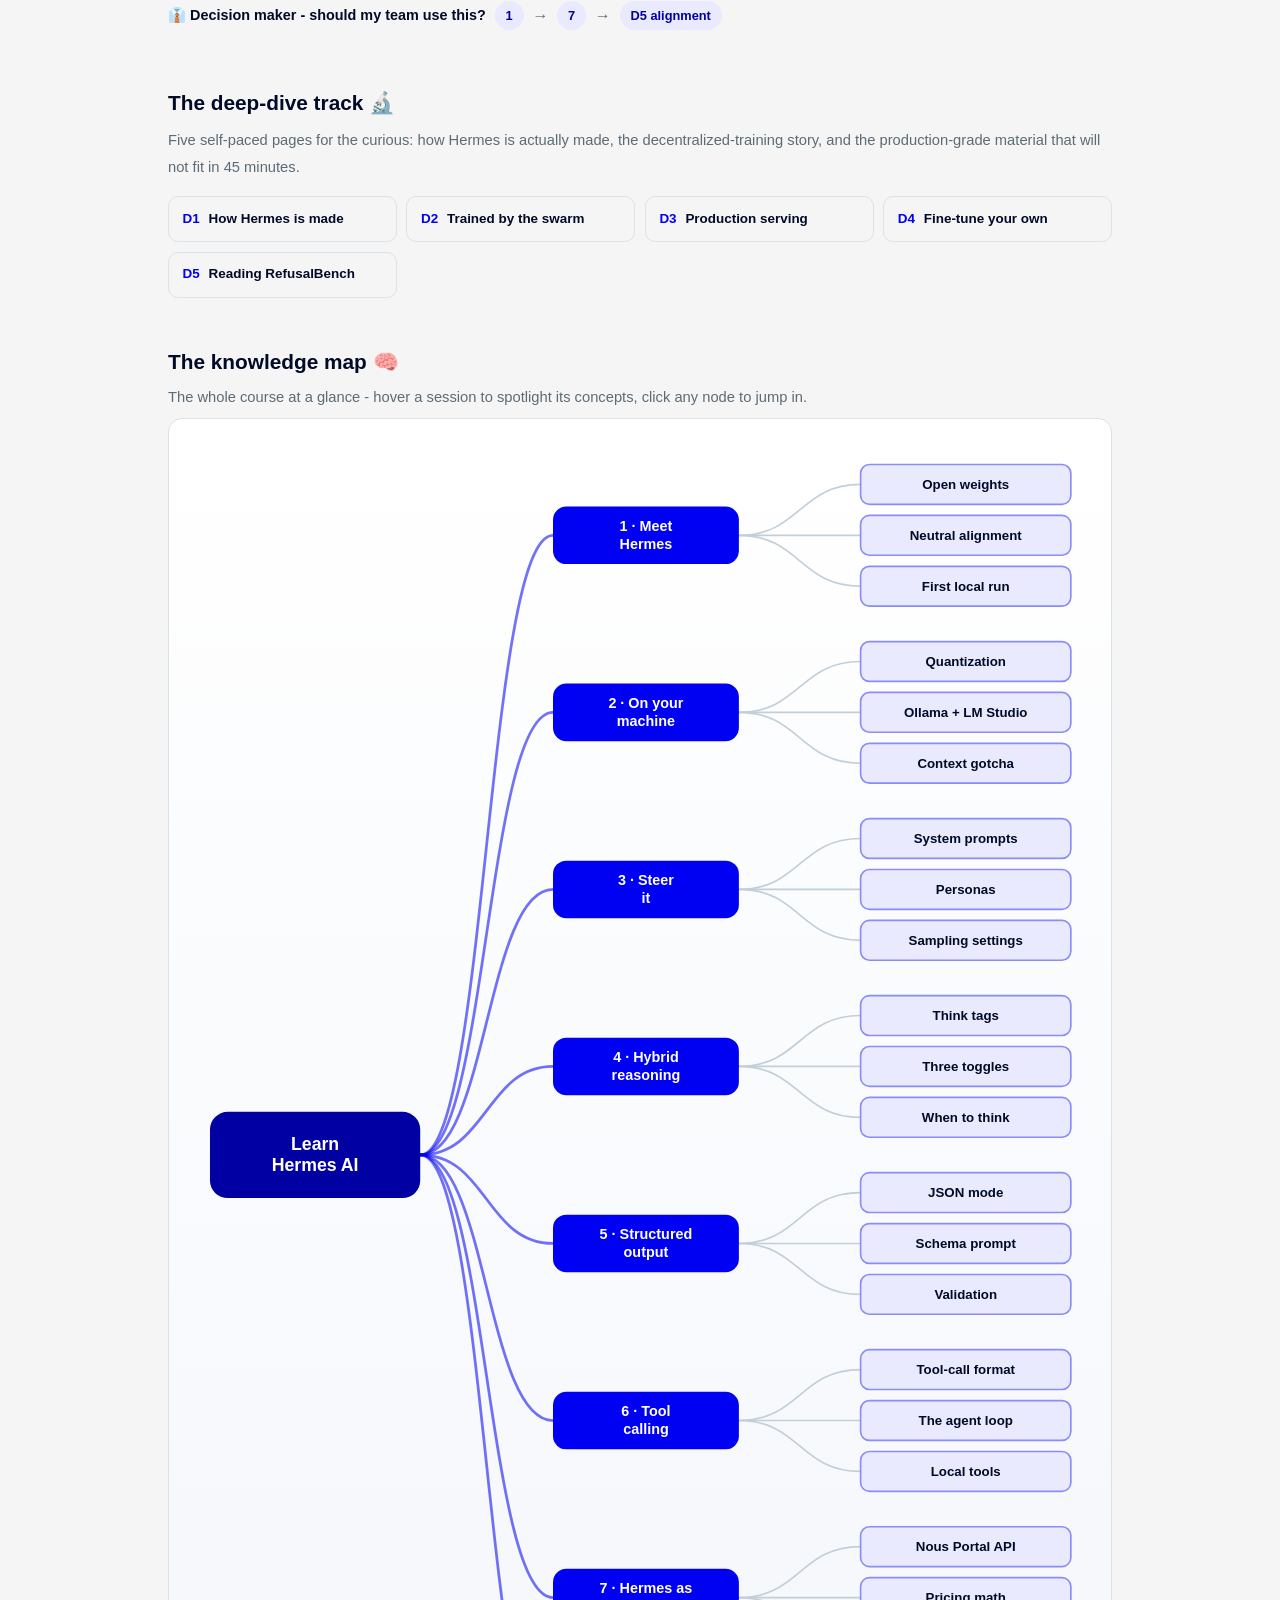
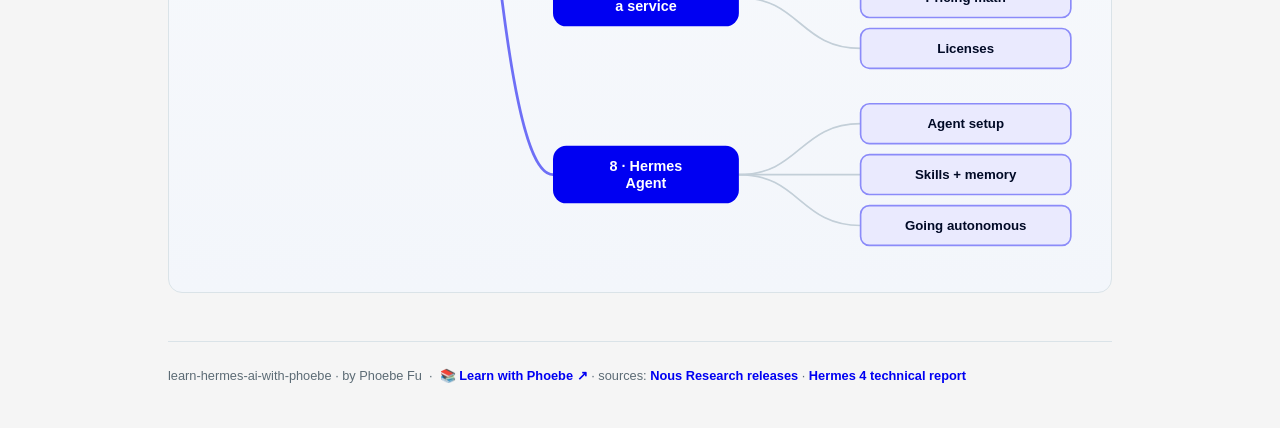
==== commit 75bee24a: "Light surfaces everywhere: lightbox, cheat panel, code boxes; contrast and phone-width fixes Every d" ====
--- a/index.html
+++ b/index.html
@@ -3,12 +3,27 @@
 <head>
 <meta charset="UTF-8">
 <meta name="viewport" content="width=device-width, initial-scale=1.0">
+<!-- social:start -->
+<meta name="description" content="Nous Research&#x27;s Hermes is a frontier-quality AI you can download, steer, and run on your own laptop - no subscription, no policy layer, no data leaving the room. One running build across the...">
+<meta property="og:type" content="article">
+<meta property="og:site_name" content="Learn with Phoebe">
+<meta property="og:title" content="learn hermes ai with phoebe - own your AI in 8 sessions">
+<meta property="og:description" content="Nous Research&#x27;s Hermes is a frontier-quality AI you can download, steer, and run on your own laptop - no subscription, no policy layer, no data leaving the room. One running build across the...">
+<meta property="og:url" content="https://phoebefu6.github.io/learn-hermes-ai-with-phoebe/">
+<meta property="og:image" content="https://phoebefu6.github.io/learn-hermes-ai-with-phoebe/assets/og-cover.png">
+<meta property="og:image:width" content="1200">
+<meta property="og:image:height" content="630">
+<meta name="twitter:card" content="summary_large_image">
+<meta name="twitter:title" content="learn hermes ai with phoebe - own your AI in 8 sessions">
+<meta name="twitter:description" content="Nous Research&#x27;s Hermes is a frontier-quality AI you can download, steer, and run on your own laptop - no subscription, no policy layer, no data leaving the room. One running build across the...">
+<meta name="twitter:image" content="https://phoebefu6.github.io/learn-hermes-ai-with-phoebe/assets/og-cover.png">
+<!-- social:end -->
 <title>learn hermes ai with phoebe - own your AI in 8 sessions</title>
-<link rel="stylesheet" href="assets/style.css?v=1">
+<link rel="stylesheet" href="assets/style.css?v=25">
 <style>
   .stats-row { display: flex; gap: 2.4rem; margin-top: 1.5rem; flex-wrap: wrap; }
   .stat b { display: block; font-size: 2.1rem; font-weight: 800; line-height: 1.05; font-variant-numeric: tabular-nums; }
-  .stat span { font-size: .72rem; opacity: .85; text-transform: uppercase; letter-spacing: .09em; font-weight: 600; }
+  .stat span { font-size: .72rem; opacity: 1; text-transform: uppercase; letter-spacing: .09em; font-weight: 600; }
 
   .course-grid { display: grid; grid-template-columns: repeat(auto-fit, minmax(17rem, 1fr)); gap: 1rem; margin-top: 1.5rem; }
   .course-card {
@@ -41,9 +56,9 @@
   .path { display: flex; gap: .55rem; align-items: center; padding: .75rem 0; border-bottom: .5px solid var(--hairline); flex-wrap: wrap; }
   .path:last-child { border-bottom: none; }
   .path b { min-width: 15.5rem; font-size: .9rem; }
-  .path .pstep { background: var(--indigo-50); color: var(--indigo); border-radius: 999px; padding: .16rem .68rem; font-weight: 700; font-size: .8rem; text-decoration: none; transition: all .12s ease; }
+  .path .pstep { background: var(--indigo-50); color: var(--indigo-deep); border-radius: 999px; padding: .16rem .68rem; font-weight: 700; font-size: .8rem; text-decoration: none; transition: all .12s ease; }
   .path .pstep:hover { background: var(--indigo); color: #fff; }
-  .path .parr { color: var(--faint); font-weight: 700; }
+  .path .parr { color: var(--muted); font-weight: 700; }
 
   .dd-grid { display: grid; grid-template-columns: repeat(auto-fit, minmax(13rem, 1fr)); gap: .6rem; margin-top: .9rem; }
   .dd { border: 1px solid var(--hairline); border-radius: 10px; padding: .6rem .85rem; display: flex; gap: .55rem; align-items: baseline; text-decoration: none; color: var(--ink); font-weight: 600; font-size: .84rem; transition: all .12s ease; }
@@ -244,7 +259,7 @@
   ]
 };
 </script>
-<script src="assets/mindmap.js?v=1"></script>
-<script src="assets/app.js?v=1"></script>
+<script src="assets/mindmap.js?v=6"></script>
+<script src="assets/app.js?v=25"></script>
 </body>
 </html>
--- a/assets/style.css
+++ b/assets/style.css
@@ -15,8 +15,8 @@
   --amber-ink: #3A2400;
   --amber-50: #FFF7E6;
   --paper: #F5F5F5;
-  --code-bg: #010A26;
-  --code-ink: #DCE4F0;
+  --code-bg: #EBEBFE;
+  --code-ink: #010A26;
   --radius: 14px;
 }
 
@@ -46,7 +46,7 @@
   font-size: .75rem;
   letter-spacing: .18em;
   text-transform: uppercase;
-  opacity: .85;
+  opacity: 1;
   font-weight: 600;
 }
 .masthead h1 {
@@ -57,7 +57,7 @@
   letter-spacing: -.02em;
 }
 .masthead h1 .accent { color: inherit; }
-.masthead .sub { font-size: 1.05rem; opacity: .92; max-width: 44rem; }
+.masthead .sub { font-size: 1.05rem; opacity: 1; max-width: 44rem; }
 
 .chip-row { display: flex; flex-wrap: wrap; gap: .5rem; margin-top: 1.1rem; }
 .chip {
@@ -71,7 +71,7 @@
   white-space: nowrap;
 }
 .chip.level { background: #fff; color: var(--indigo); }
-.chip.audience { background: rgba(255,255,255,.16); color: #fff; border: 1px solid rgba(255,255,255,.35); }
+.chip.audience { background: rgba(255,255,255,.08); color: #fff; border: 1px solid rgba(255,255,255,.35); }
 .chip.time { background: var(--ink); color: #fff; font-variant-numeric: tabular-nums; }
 
 /* ---------- agenda bar ---------- */
@@ -89,7 +89,7 @@
 .agenda .a1 { background: var(--indigo-deep); }
 .agenda .a2 { background: var(--indigo-mid); }
 .agenda .a3 { background: var(--amber); color: var(--amber-ink); }
-.agenda .a4 { background: var(--indigo-soft); }
+.agenda .a4 { background: var(--indigo-soft); color: var(--ink); }
 
 /* ---------- toolbar ---------- */
 .toolbar {
@@ -101,8 +101,9 @@
   border-bottom: 1px solid var(--hairline);
   padding: .55rem 0;
 }
-.toolbar .wrap { display: flex; align-items: center; gap: .6rem; }
-.toolbar .crumb { font-size: .8rem; color: var(--muted); font-weight: 600; margin-right: auto; }
+.toolbar .wrap { display: flex; align-items: center; gap: .5rem; flex-wrap: nowrap; }
+.toolbar .crumb { font-size: .8rem; color: var(--muted); font-weight: 600; margin-right: auto; min-width: 0; white-space: nowrap; overflow: hidden; text-overflow: ellipsis; }
+.toolbar .btn { white-space: nowrap; flex: none; padding: .38rem .8rem; font-size: .78rem; line-height: 1.2; }
 .toolbar .crumb a { color: var(--indigo); text-decoration: none; }
 .btn {
   border: 1px solid var(--hairline);
@@ -223,7 +224,7 @@
 .pill.light { background: var(--indigo-50); color: var(--indigo); }
 .pill.inkpill { background: var(--ink); color: #fff; }
 .pill.amber, .pill.peach { background: var(--amber); color: var(--amber-ink); }
-.pill.bare { color: var(--faint); }
+.pill.bare { color: var(--muted); }
 
 /* ---------- 4D grid ---------- */
 .grid-2 { display: grid; grid-template-columns: repeat(auto-fit, minmax(15rem, 1fr)); gap: .8rem; margin: .5rem 0 1rem; }
@@ -252,10 +253,11 @@
 table.clean td:first-child { font-weight: 600; }
 
 /* ---------- prompt boxes ---------- */
-.prompt-box {
+.prompt-box{
   position: relative;
-  background: var(--code-bg);
-  color: var(--code-ink);
+  background: #EBEBFE;
+  border: 1px solid #DAE3E8;
+  color: #010A26;
   border-radius: var(--radius);
   padding: 1.1rem 1.2rem;
   margin: 1rem 0 1.2rem;
@@ -265,12 +267,12 @@
   white-space: pre-wrap;
   word-break: break-word;
 }
-.prompt-box .label {
+.prompt-box .label{
   position: absolute;
   top: -0.7rem;
   left: 1rem;
-  background: var(--indigo);
-  color: #fff;
+  background: #0000F2;
+  color: #FFFFFF;
   font-family: "Inter", -apple-system, sans-serif;
   font-size: .68rem;
   font-weight: 700;
@@ -281,13 +283,13 @@
 }
 .prompt-box.bad .label { background: var(--faint); color: var(--ink); }
 .prompt-box.good .label { background: var(--amber); color: var(--amber-ink); }
-.copy-btn {
+.copy-btn{
   position: absolute;
   top: .7rem;
   right: .7rem;
-  background: rgba(255,255,255,.1);
-  border: 1px solid rgba(255,255,255,.25);
-  color: #fff;
+  background: #FFFFFF;
+  border: 1px solid #DAE3E8;
+  color: #010A26;
   border-radius: 999px;
   padding: .25rem .8rem;
   font-size: .72rem;
@@ -296,17 +298,21 @@
   font-family: "Inter", -apple-system, sans-serif;
   transition: background .15s ease;
 }
-.copy-btn:hover { background: rgba(255,255,255,.22); }
+.copy-btn:hover { background: #DAE3E8; }
 .copy-btn.copied { background: var(--amber); border-color: var(--amber); color: var(--amber-ink); }
 
 /* ---------- demo steps ---------- */
 .steps { counter-reset: step; margin: .6rem 0 1rem; }
 .step {
-  display: flex;
-  gap: .9rem;
+  display: grid;
+  grid-template-columns: max-content minmax(0, 1fr);
+  column-gap: .9rem;
+  row-gap: .2rem;
   padding: .85rem 0;
   border-bottom: .5px solid var(--hairline);
 }
+.step > * { grid-column: 2; min-width: 0; }
+.step > .prompt-box { margin: .8rem 0 .4rem; }
 .step:last-child { border-bottom: none; }
 .step::before {
   counter-increment: step;
@@ -382,11 +388,11 @@
   gap: .4rem;
 }
 
-.lightbox {
+.lightbox{
   position: fixed;
   inset: 0;
   z-index: 100;
-  background: rgba(1,10,38,.9);
+  background: rgba(245,245,245,.97);
   display: none;
   align-items: center;
   justify-content: center;
@@ -394,8 +400,10 @@
   cursor: zoom-out;
 }
 .lightbox.open { display: flex; }
-.lightbox .inner {
+.lightbox .inner{
   background: #fff;
+  border: 1px solid #DAE3E8;
+  box-shadow: 0 10px 40px rgba(1,10,38,.14);
   border-radius: var(--radius);
   padding: 2rem;
   max-width: 94vw;
@@ -403,13 +411,12 @@
   overflow: auto;
 }
 .lightbox .inner svg, .lightbox .inner img { width: min(88vw, 70rem); height: auto; }
-.lightbox .close-hint {
+.lightbox .close-hint{
   position: fixed;
   top: 1rem; right: 1.4rem;
-  color: #fff;
+  color: #010A26;
   font-size: .8rem;
   font-weight: 600;
-  opacity: .8;
 }
 
 /* ---------- courses covered ---------- */
@@ -428,19 +435,20 @@
 .covered-row .note { margin-left: auto; color: var(--muted); font-size: .78rem; text-align: right; }
 
 /* ---------- cheat sheet footer ---------- */
-.cheat {
-  background: var(--ink);
-  color: #fff;
+.cheat{
+  background: #EBEBFE;
+  border: 1px solid #DAE3E8;
+  color: #010A26;
   border-radius: var(--radius);
   padding: 1.6rem 1.6rem 1.3rem;
   margin-top: 3rem;
 }
 .cheat h3 { font-size: 1.1rem; margin-bottom: 1rem; }
-.cheat h3 span { color: var(--indigo-soft); }
+.cheat h3 span { color: #0000F2; }
 .cheat .grid-2 { gap: 1rem; }
 .cheat .cheat-item { border-left: 3px solid var(--indigo-mid); padding-left: .8rem; }
-.cheat .cheat-item b { display: block; font-size: .85rem; color: var(--indigo-soft); }
-.cheat .cheat-item span { font-size: .82rem; opacity: .85; }
+.cheat .cheat-item b { display: block; font-size: .85rem; color: #0000A3; }
+.cheat .cheat-item span { font-size: .82rem; color: #5C6B75; }
 
 footer.pagefoot {
   border-top: 1px solid var(--hairline);
@@ -535,7 +543,7 @@
   margin-top: 1.1rem;
   flex-wrap: wrap;
 }
-.journey .jlabel { font-size: .7rem; font-weight: 700; text-transform: uppercase; letter-spacing: .09em; opacity: .8; margin-right: .3rem; }
+.journey .jlabel { font-size: .7rem; font-weight: 700; text-transform: uppercase; letter-spacing: .09em; opacity: 1; margin-right: .3rem; }
 .journey a {
   width: 1.7rem; height: 1.7rem;
   border-radius: 999px;
@@ -658,3 +666,140 @@
   .toolbar, .copy-btn { display: none; }
   details.card { border: 1px solid #ccc; }
 }
+
+/* === LWP-PATCH v2 === */
+/* palette-agnostic aliases: 75 repos use --indigo/--amber, 1 uses --pine/--clay */
+:root {
+  --pv-accent: var(--indigo, var(--pine, #334155));
+  --pv-flag: var(--amber, var(--clay, #B45309));
+  --pv-flag-50: var(--amber-50, var(--clay-50, #FEF3E2));
+}
+
+/* ============================================================
+   v2 - readable on a phone + reading modes
+   Layout only. No palette tokens are changed.
+   ============================================================ */
+
+/* --- skip link --- */
+.skip-link {
+  position: absolute; left: -9999px; top: 0; z-index: 200;
+  background: var(--pv-accent); color: #fff;
+  padding: .7rem 1.1rem; border-radius: 0 0 var(--radius) 0;
+  font-weight: 700; font-size: .85rem; text-decoration: none;
+}
+.skip-link:focus { left: 0; }
+
+/* --- visible keyboard focus everywhere --- */
+:focus-visible {
+  outline: 3px solid var(--pv-flag);
+  outline-offset: 2px;
+  border-radius: 4px;
+}
+
+/* --- diagrams: hold authored width, scroll instead of shrinking --- */
+.figscroll { overflow-x: auto; -webkit-overflow-scrolling: touch; overscroll-behavior-x: contain; }
+.figscroll::-webkit-scrollbar { height: 6px; }
+.figscroll::-webkit-scrollbar-thumb { background: var(--faint); border-radius: 3px; }
+
+/* --- tables: scroll container + sticky row label --- */
+.tablescroll { overflow-x: auto; -webkit-overflow-scrolling: touch; border-radius: var(--radius); }
+
+/* --- section contents counter --- */
+.sec-meta {
+  display: block; margin-top: .3rem;
+  font-size: .72rem; font-weight: 700; letter-spacing: .06em;
+  text-transform: uppercase; color: var(--muted);
+  font-variant-numeric: tabular-nums;
+}
+
+/* --- study-mode switch --- */
+.btn.mode-on { background: var(--pv-flag); border-color: var(--pv-flag); color: #fff; }
+
+/* --- deep-linked card gets a moment of emphasis --- */
+details.card.linked { border-color: var(--pv-flag); box-shadow: 0 0 0 3px var(--pv-flag-50); }
+
+@media (max-width: 820px) {
+  /* labels keep the size they were drawn at; the figure scrolls */
+  figure.zoomable svg { min-width: 820px; }
+  .figscroll .mm-svg, .mindmap svg { min-width: 840px; }
+
+  table.clean { min-width: 620px; }
+  table.clean th:first-child,
+  table.clean td:first-child {
+    position: sticky; left: 0; background: #fff;
+    box-shadow: 1px 0 0 var(--hairline);
+  }
+
+  pre, .prompt-box { overflow-x: auto; }
+
+  /* 44px tap targets */
+  details.card summary { min-height: 44px; }
+  .qopt { min-height: 44px; display: flex; align-items: center; padding: .7rem .9rem; }
+  .toolbar .btn, .pagefoot a { min-height: 44px; display: inline-flex; align-items: center; justify-content: center; }
+  .toolbar .crumb, .toolbar #zoom-toggle { display: none; }
+  .toolbar .btn { flex: 1 1 0; padding: .3rem .4rem; font-size: .72rem; }
+  table.clean { display: block; overflow-x: auto; -webkit-overflow-scrolling: touch; }
+}
+
+@media (max-width: 640px) {
+  /* long inline code tokens and nowrap chips are the two things that still
+     forced the page sideways below 640px: let them break rather than push
+     the layout. Inside the media query only - desktop is untouched. */
+  :not(pre) > code, .prompt-box span, code span,
+  p span, li span, td span { overflow-wrap: anywhere; word-break: break-word; }
+  .chip, .syn-chip, .pill, .mode, .tag { white-space: normal; max-width: 100%; }
+
+  /* the agenda bar truncated its own labels into nonsense - stack it */
+  .agenda { flex-direction: column; align-items: stretch; gap: .3rem; }
+  .agenda span { font-size: .74rem; text-align: left; padding: .4rem .7rem; flex: none !important; }
+  .chip-row, .legend { flex-wrap: wrap; }
+  .journey { flex-wrap: wrap; row-gap: .45rem; }
+}
+
+/* --- print: a session should print as a complete handout --- */
+@media print {
+  .pagenav, #progress-bar, .skip-link, .journey, .lightbox { display: none !important; }
+  details.card > .body { display: block !important; }
+  details.card, figure, table.clean, .callout { break-inside: avoid; page-break-inside: avoid; }
+  figure.zoomable svg { min-width: 0; max-width: 100%; }
+  .figscroll, .tablescroll { overflow: visible; }
+  a[href^="http"]::after { content: " (" attr(href) ")"; font-size: .72rem; color: #555; }
+}
+
+/* swipe hint: own line, only when the diagram really does scroll */
+figure.zoomable.can-scroll figcaption { flex-wrap: wrap; }
+figure.zoomable.can-scroll figcaption::after {
+  content: "swipe the diagram \2192";
+  flex: 0 0 100%;
+  margin-top: .2rem;
+  font-size: .72rem;
+  font-weight: 700;
+  letter-spacing: .04em;
+  color: var(--pv-flag);
+}
+/* === /LWP-PATCH === */
+
+/* layout-patch-3: phone-width overflow (2026-10-10) */
+.sql-bar { flex-wrap: wrap; }
+@media (max-width: 480px) {
+  .covered-row { flex-wrap: wrap; }
+  .covered-row .note { margin-left: 0; text-align: left; flex-basis: 100%; }
+  details.card summary { flex-wrap: wrap; }
+  details.card summary .mini { white-space: normal; }
+  .wk, .sqlbox, .prompt-box, pre { max-width: 100%; overflow-x: auto; }
+  .mono, code, strong, .note { overflow-wrap: anywhere; }
+  select, input[type=range], label { max-width: 100%; }
+  canvas, svg, img { max-width: 100%; height: auto; }
+  .tree-kids, .tree-node-wrap, .tree-node, .rb-night, .al-row, .gd-field, .tl-row, .sl-row { max-width: 100%; overflow-x: auto; }
+  .tl-cols, .sl-cols, .bb-cols, .ev-cols, [class$="-cols"] { grid-template-columns: 1fr !important; display: grid; }
+  .tl-cols > *, .sl-cols > *, [class$="-cols"] > * { min-width: 0; max-width: 100%; }
+  .mono { white-space: normal; }
+  .er-w, .bb-lab, .tl-lev, .sl-lev { max-width: 100%; white-space: normal; }
+}
+/* contrast-patch-2b */
+.cheat a { color: var(--indigo-deep, var(--ink)); }
+.chip.audience { background: transparent; border-color: rgba(255,255,255,.55); }
+.masthead a, .masthead .sub a { color: #fff; text-decoration: underline; text-underline-offset: 2px; }
+.prompt-box b, .prompt-box strong { color: var(--indigo-deep, var(--ink)); }
+.prompt-box span, .prompt-box em, .prompt-box i { color: inherit; }
+.pp-stamp i { color: var(--ink); }
